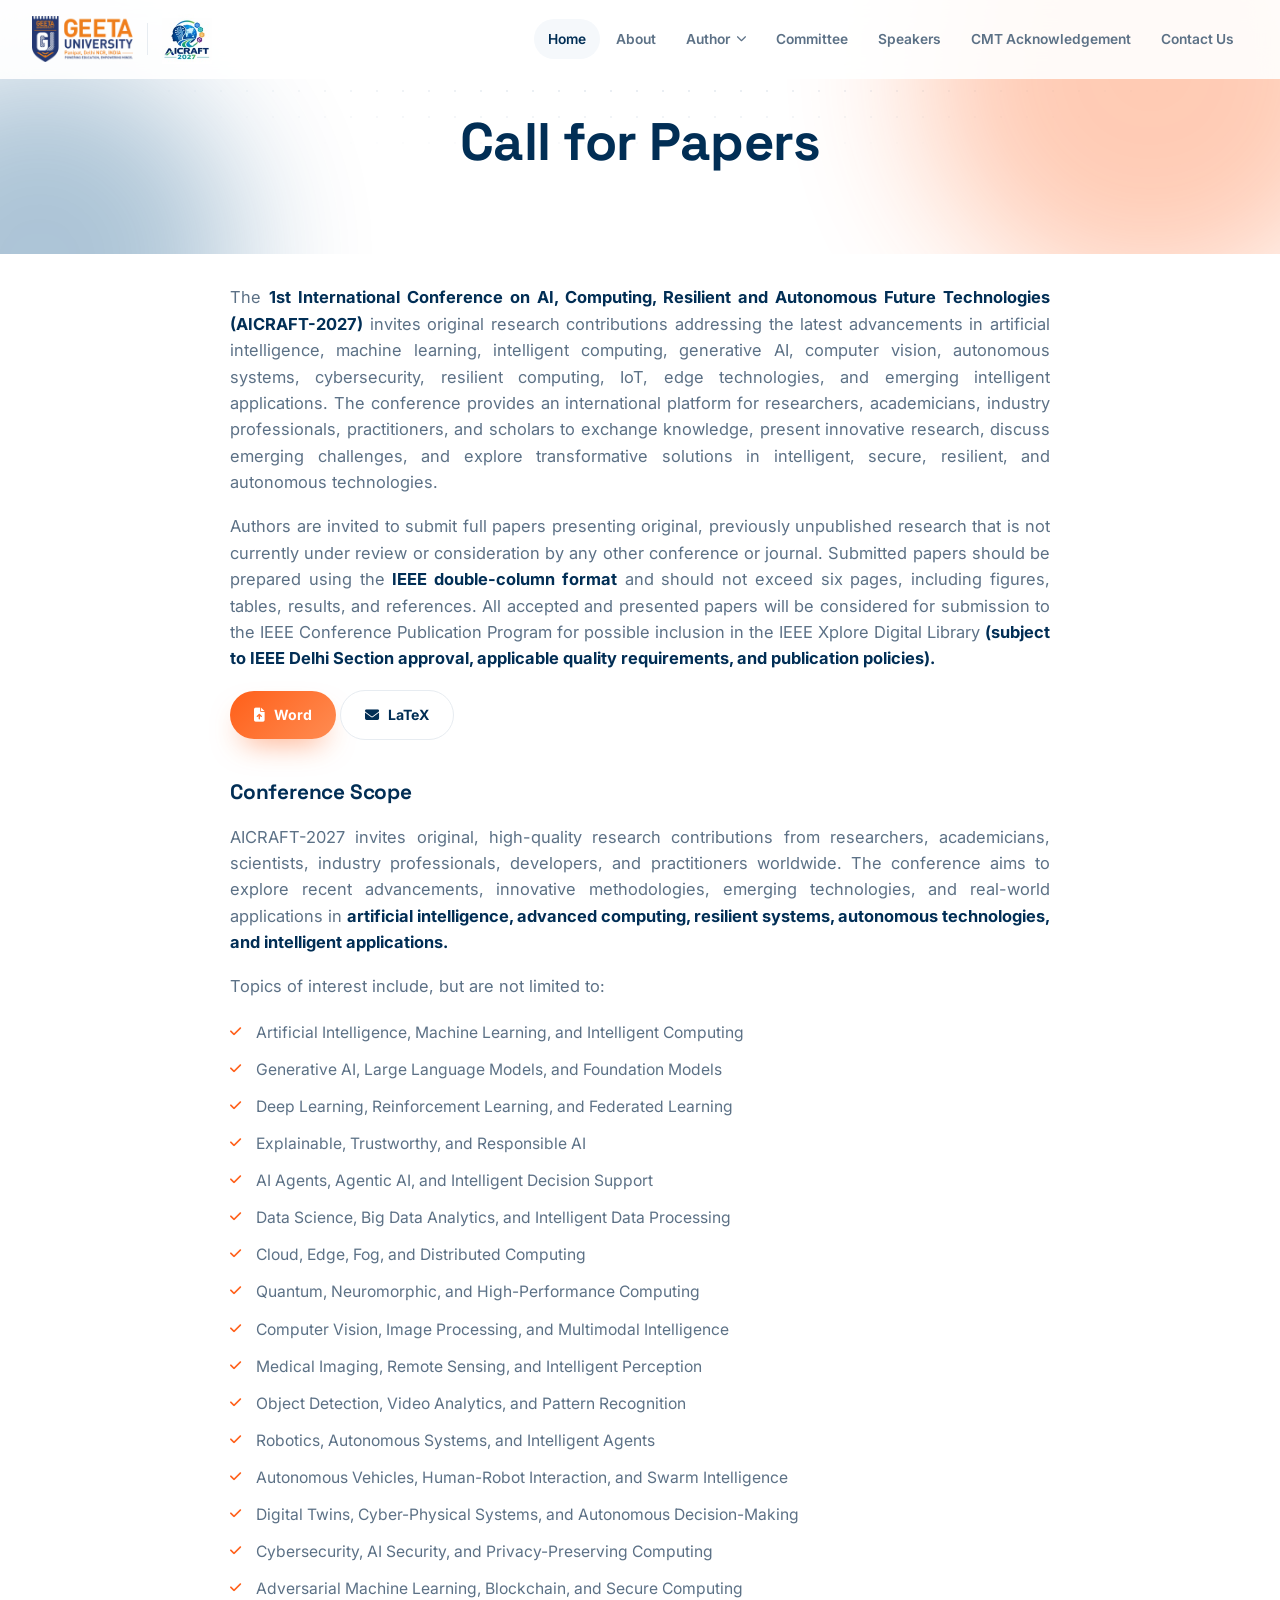
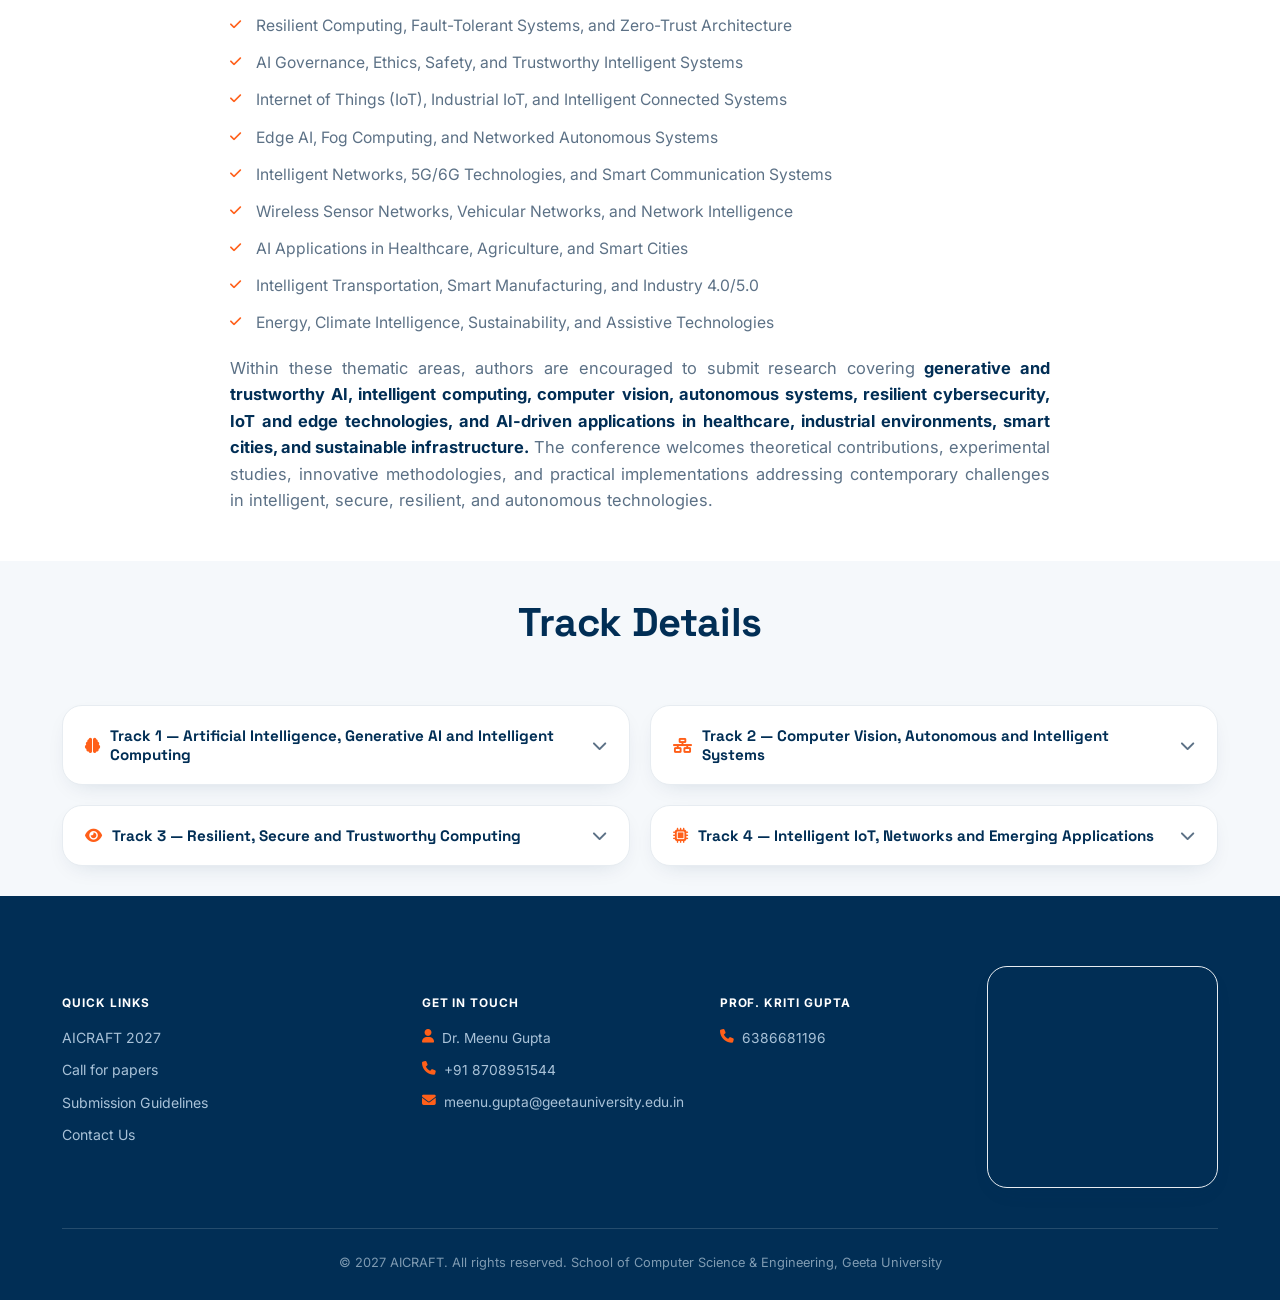
==== call-for-papers.html @ d3eb07c8 "first commit" ====
<!DOCTYPE html>
<html lang="en">

<head>
  <meta charset="UTF-8">
  <meta name="viewport" content="width=device-width, initial-scale=1.0">
  <title>Call for Papers — AICRAFT-2027</title>
  <link rel="icon"
    href="data:image/svg+xml,%3Csvg xmlns='http://www.w3.org/2000/svg' viewBox='0 0 100 100'%3E%3Crect width='100' height='100' rx='24' fill='%23012e55'/%3E%3Ccircle cx='50' cy='42' r='16' fill='%23ff5f19'/%3E%3Crect x='30' y='66' width='40' height='9' rx='4.5' fill='white'/%3E%3C/svg%3E">
  <link rel="preconnect" href="https://fonts.googleapis.com">
  <link rel="preconnect" href="https://fonts.gstatic.com" crossorigin>
  <link
    href="https://fonts.googleapis.com/css2?family=Space+Grotesk:wght@500;600;700&family=Inter:wght@400;500;600;700;800&display=swap"
    rel="stylesheet">
  <link rel="stylesheet" href="https://cdnjs.cloudflare.com/ajax/libs/font-awesome/6.5.1/css/all.min.css">
  <link rel="stylesheet" href="assets/css/styles.css">
</head>

<body>

  <nav class="nav" id="nav">
    <a href="index.html" class="brand">
      <img src="assets/img/geeta-university-logo.png" alt="Geeta University">
      <div class="brand-sep"></div>
      <img src="assets/img/aicraft-logo.jpeg" alt="AICRAFT-2027" style="height:50px;">
    </a>
    <ul class="nav-links" id="navLinks">
      <li><a href="index.html" class="active">Home</a></li>
      <li><a href="index.html#about">About</a></li>
      <li class="has-dropdown">
        <button class="nav-drop-btn">Author <i class="fa-solid fa-chevron-down"></i></button>
        <div class="dropdown-menu">
          <a href="call-for-papers.html"><i class="fa-solid fa-bullhorn"></i>Call for Papers</a>
          <a href="paper-submission-guidelines.html"><i class="fa-solid fa-file-arrow-up"></i>Paper Submission
            Guidelines</a>

          <a href="index.html#important-dates"><i class="fa-solid fa-calendar-days"></i>Proposed Date</a>
          <a href="camera_ready_submission.html"><i class="fa-solid fa-bullhorn"></i>Camera ready submission</a>
          <a href="index.html#registration-dates"><i class="fa-solid fa-user-check"></i>Registration Details</a>
        </div>
      </li>
      <li><a href="committee.html">Committee</a></li>
      <li><a href="index.html#speakers">Speakers</a></li>
      <li><a href="cmt-acknowledgement.html">CMT Acknowledgement</a></li>
      <li><a href="contact.html">Contact Us</a></li>
    </ul>
    <!-- MOBILE MENU OPEN BUTTON -->
    <button class="burger" id="burger" aria-label="Open menu">
      <i class="fa-solid fa-bars"></i>
    </button>
  </nav>

  <div class="mobile-menu" id="mobileMenu">
    <div class="mobile-menu-top">
      <div class="brand"><img src="assets/img/aicraft-logo.jpeg" alt="AICRAFT-2027" style="height:34px;"></div>
      <button class="burger" id="closeBurger"><i class="fa-solid fa-xmark"></i></button>
    </div>
    <a href="index.html">Home</a>
    <a href="index.html#about">About</a>
    <div class="mobile-drop">
      <a href="javascript:void(0)" class="mobile-toggle">Author <i
          class="fa-solid fa-chevron-down mobile-toggle-caret"></i></a>
      <div class="mobile-sub">
        <a href="call-for-papers.html">Call for Papers</a>
        <a href="paper-submission-guidelines.html">Paper Submission Guidelines</a>

        <a href="index.html#important-dates">Proposed Date</a>
        <a href="camera_ready_submission.html">Camera ready submission</a>
        <a href="index.html#registration-dates">Registration Details</a>
      </div>
    </div>
    <a href="committee.html">Committee</a>
    <a href="index.html#speakers">Speakers</a>
    <a href="cmt-acknowledgement.html">CMT Acknowledgement</a>
    <a href="contact.html">Contact Us</a>
  </div>

  <main>

    <section class="page-hero">
      <div class="dotgrid"></div>
      <div class="blob blob1"></div>
      <div class="blob blob2"></div>
      <div class="wrap">
        <h1 class="reveal">Call for Papers</h1>
      </div>
    </section>

    <section class="sect">
      <div class="wrap">
        <div class="prose reveal" style="max-width:820px;">
          <p>The <b>1st International Conference on AI, Computing, Resilient and Autonomous Future Technologies
              (AICRAFT-2027)</b> invites original research contributions addressing the latest advancements in
            artificial
            intelligence, machine learning, intelligent computing, generative AI, computer vision, autonomous systems,
            cybersecurity, resilient computing, IoT, edge technologies, and emerging intelligent applications. The
            conference provides an international platform for researchers, academicians, industry professionals,
            practitioners, and scholars to exchange knowledge, present innovative research, discuss emerging challenges,
            and explore transformative solutions in intelligent, secure, resilient, and autonomous technologies.</p>

          <p>
            Authors are invited to submit full papers presenting original, previously unpublished research that is not
            currently under review or consideration by any other conference or journal. Submitted papers should be
            prepared using the <b> IEEE double-column format</b> and should not exceed six pages, including figures,
            tables,
            results, and references. All accepted and presented papers will be considered for submission to the IEEE
            Conference Publication Program for possible inclusion in the IEEE Xplore Digital Library <b> (subject to
              IEEE Delhi Section
              approval, applicable quality requirements, and publication policies).</b></p>

          <div class="btns" style="display:flex-start; gap:14px; justify-content:center; flex-wrap:wrap;">
            <a class="btn btn-primary"
              href="https://attend.ieee.org/procomm-2024/wp-content/uploads/sites/580/2024/03/Full-Paper-template.docx"><i
                class="fa-solid fa-file-arrow-up"></i> Word</a>
            <a class="btn btn-ghost"
              href="https://www.overleaf.com/latex/templates/ieee-conference-template/grfzhhncsfqn"><i
                class="fa-solid fa-envelope"></i>LaTeX</a>
          </div>
          <!-- 
          <h3>Tracks &amp; Topics of Interest</h3>
          <div class="chip-row" style="justify-content:flex-start;">
            <span class="chip"><i class="fa-solid fa-brain"></i>Artificial Intelligence</span>
            <span class="chip"><i class="fa-solid fa-network-wired"></i>Intelligent Networked Systems, IoT & Edge
              Computing</span>
            <span class="chip"><i class="fa-solid fa-eye"></i>Machine Vision &amp; Smart Perception</span>
            <span class="chip"><i class="fa-solid fa-microchip"></i>Emerging Trends in Computer Technologies</span>
          </div> -->

          <h3>Conference Scope</h3>
          <p>AICRAFT-2027 invites original, high-quality research contributions from researchers, academicians,
            scientists, industry professionals, developers, and practitioners worldwide. The conference aims to explore
            recent advancements, innovative methodologies, emerging technologies, and real-world applications in
            <b>artificial intelligence, advanced computing, resilient systems, autonomous technologies, and intelligent
              applications.</b>
          </p>
          <p>Topics of interest include, but are not limited to:</p>
          <ul>
            <li>Artificial Intelligence, Machine Learning, and Intelligent Computing</li>
            <li>Generative AI, Large Language Models, and Foundation Models</li>
            <li>Deep Learning, Reinforcement Learning, and Federated Learning</li>
            <li>Explainable, Trustworthy, and Responsible AI</li>
            <li>AI Agents, Agentic AI, and Intelligent Decision Support</li>
            <li>Data Science, Big Data Analytics, and Intelligent Data Processing</li>
            <li>Cloud, Edge, Fog, and Distributed Computing</li>
            <li>Quantum, Neuromorphic, and High-Performance Computing</li>
            <li>Computer Vision, Image Processing, and Multimodal Intelligence</li>
            <li>Medical Imaging, Remote Sensing, and Intelligent Perception</li>
            <li>Object Detection, Video Analytics, and Pattern Recognition</li>
            <li>Robotics, Autonomous Systems, and Intelligent Agents</li>
            <li>Autonomous Vehicles, Human-Robot Interaction, and Swarm Intelligence</li>
            <li>Digital Twins, Cyber-Physical Systems, and Autonomous Decision-Making</li>
            <li>Cybersecurity, AI Security, and Privacy-Preserving Computing</li>
            <li>Adversarial Machine Learning, Blockchain, and Secure Computing</li>
            <li>Resilient Computing, Fault-Tolerant Systems, and Zero-Trust Architecture</li>
            <li>AI Governance, Ethics, Safety, and Trustworthy Intelligent Systems</li>
            <li>Internet of Things (IoT), Industrial IoT, and Intelligent Connected Systems</li>
            <li>Edge AI, Fog Computing, and Networked Autonomous Systems</li>
            <li>Intelligent Networks, 5G/6G Technologies, and Smart Communication Systems</li>
            <li>Wireless Sensor Networks, Vehicular Networks, and Network Intelligence</li>
            <li>AI Applications in Healthcare, Agriculture, and Smart Cities</li>
            <li>Intelligent Transportation, Smart Manufacturing, and Industry 4.0/5.0</li>
            <li>Energy, Climate Intelligence, Sustainability, and Assistive Technologies</li>
          </ul>
          <p>Within these thematic areas, authors are encouraged to submit research covering <b>generative and trustworthy
            AI, intelligent computing, computer vision, autonomous systems, resilient cybersecurity, IoT and edge
            technologies, and AI-driven applications in healthcare, industrial environments, smart cities, and
            sustainable infrastructure.</b> The conference welcomes theoretical contributions, experimental studies,
            innovative methodologies, and practical implementations addressing contemporary challenges in intelligent,
            secure, resilient, and autonomous technologies.</p>
        </div>
      </div>
    </section>
    <section class="sect bg">
      <div class="wrap">
        <div class="sect-head">
          <h2>Track Details</h2>
        </div>

        <div class="track-grid">

          <div class="track-item">
            <div class="track-head">
              <button type="button" aria-expanded="false">
                <span><i class="fa-solid fa-brain"></i> Track 1 — Artificial Intelligence, Generative AI and Intelligent
                  Computing</span>
                <i class="fa-solid fa-chevron-down chev"></i>
              </button>
            </div>
            <div class="track-body">
              <div class="track-body-inner">
                <ul>
                  <li>Artificial Intelligence and Machine Learning</li>
                  <li>Deep Learning and Reinforcement Learning</li>
                  <li>Generative AI and Large Language Models</li>
                  <li>Multimodal Foundation Models and AI Agents</li>
                  <li>Explainable, Trustworthy and Responsible AI</li>
                  <li>Retrieval-Augmented Generation and Prompt Engineering</li>
                  <li>AI-assisted Software Engineering</li>
                  <li>Data Science and Big Data Analytics</li>
                  <li>Cloud, Edge, Distributed and High-Performance Computing</li>
                  <li>Quantum, Neuromorphic and Cognitive Computing</li>
                  <li>Knowledge Representation and Intelligent Decision Support</li>
                </ul>
              </div>
            </div>
          </div>

          <div class="track-item">
            <div class="track-head">
              <button type="button" aria-expanded="false">
                <span><i class="fa-solid fa-network-wired"></i> Track 2 — Computer Vision, Autonomous and Intelligent
                  Systems</span>
                <i class="fa-solid fa-chevron-down chev"></i>
              </button>
            </div>
            <div class="track-body">
              <div class="track-body-inner">
                <ul>
                  <li>Computer Vision and Image Processing</li>
                  <li>Pattern Recognition and Image Segmentation</li>
                  <li>Object Detection and Video Analytics</li>
                  <li>3D Computer Vision and Multimodal Intelligence</li>
                  <li>Medical Image Analysis and Remote Sensing</li>
                  <li>Robotics and Intelligent Robots</li>
                  <li>Autonomous Vehicles and Autonomous Systems</li>
                  <li>Human-Robot Interaction and Human-AI Collaboration</li>
                  <li>Swarm Intelligence and Autonomous Decision-Making</li>
                  <li>Digital Twins and Cyber-Physical Systems</li>
                  <li>Intelligent Surveillance and Emerging Vision Applications</li>
                </ul>
              </div>
            </div>
          </div>

          <div class="track-item">
            <div class="track-head">
              <button type="button" aria-expanded="false">
                <span><i class="fa-solid fa-eye"></i> Track 3 — Resilient, Secure and Trustworthy Computing</span>
                <i class="fa-solid fa-chevron-down chev"></i>
              </button>
            </div>
            <div class="track-body">
              <div class="track-body-inner">
                <ul>
                  <li>Cybersecurity and AI for Cybersecurity</li>
                  <li>Adversarial Machine Learning</li>
                  <li>Privacy-Preserving and Secure Computing</li>
                  <li>Blockchain and Zero-Trust Architecture</li>
                  <li>Intrusion Detection and Digital Forensics</li>
                  <li>Secure IoT and Resilient Computing</li>
                  <li>Fault-Tolerant and Dependable Systems</li>
                  <li>AI Governance, Ethics and Safety</li>
                  <li>Trustworthy and Responsible Intelligent Systems</li>
                  <li>Security of Autonomous and Networked Systems</li>
                </ul>
              </div>
            </div>
          </div>

          <div class="track-item">
            <div class="track-head">
              <button type="button" aria-expanded="false">
                <span><i class="fa-solid fa-microchip"></i> Track 4 — Intelligent IoT, Networks and Emerging
                  Applications</span>
                <i class="fa-solid fa-chevron-down chev"></i>
              </button>
            </div>
            <div class="track-body">
              <div class="track-body-inner">
                <ul>
                  <li>Internet of Things and Industrial IoT</li>
                  <li>Edge AI and Fog Computing</li>
                  <li>Intelligent Networks and Network Intelligence</li>
                  <li>5G/6G and Smart Communication Systems</li>
                  <li>Wireless Sensor and Vehicular Networks</li>
                  <li>Networked Autonomous Systems</li>
                  <li>AI in Healthcare and Medical Imaging</li>
                  <li>AI in Education and Agriculture</li>
                  <li>Smart Cities and Smart Manufacturing</li>
                  <li>Industry 4.0/5.0 and Financial Intelligence</li>
                  <li>Energy, Climate and Sustainability</li>
                  <li>Intelligent Transportation and Assistive Technologies</li>
                </ul>
              </div>
            </div>
          </div>

        </div>
      </div>
    </section>

    <footer>
      <div class="wrap">
        <div class="foot-grid">
          <div class="fcol">
            <h6>Quick Links</h6>
            <a href="index.html#about">AICRAFT 2027</a>
            <a href="call-for-papers.html">Call for papers</a>
            <a href="paper-submission-guidelines.html">Submission Guidelines</a>
            <a href="contact.html">Contact Us</a>
          </div>
          <div class="fcol">
            <h6>Get In Touch</h6>
            <div class="contact-line"><i class="fa-solid fa-user"></i><span>Dr. Meenu Gupta</span></div>
            <div class="contact-line"><i class="fa-solid fa-phone"></i><span>+91 8708951544</span></div>
            <div class="contact-line"><i
                class="fa-solid fa-envelope"></i><span>meenu.gupta@geetauniversity.edu.in</span></div>
          </div>
          <div class="fcol">
            <h6>Prof. Kriti Gupta</h6>
            <div class="contact-line"><i class="fa-solid fa-phone"></i><span>6386681196</span></div>
          </div>
          <div class="fcol">
            <div class="map-frame-footer">
              <iframe src="https://www.google.com/maps?q=Geeta+University+Panipat&output=embed" loading="lazy"
                referrerpolicy="no-referrer-when-downgrade" title="Geeta University, Panipat location"></iframe>
            </div>
          </div>
        </div>
        <div class="fbar">
          <span>© 2027 AICRAFT. All rights reserved. School of Computer Science &amp; Engineering, Geeta
            University</span>
        </div>
      </div>
    </footer>

  </main>
  <script src="assets/js/mains.js"></script>

</body>

</html>
---- assets/css/styles.css ----
/* ========================================================
   AICRAFT-2027 — shared stylesheet
   ======================================================== */
:root {
  --white: #ffffff;
  --bg: #f5f8fb;
  --navy: #012e55;
  --navy2: #024a82;
  --orange: #ff5f19;
  --orange2: #ff8c52;
  --ink: #0b2438;
  --ink-soft: #5c7186;
  --line: #e7ecf1;
  --shadow-sm: 0 8px 24px -12px rgba(1, 46, 85, .18);
  --shadow-lg: 0 30px 70px -25px rgba(1, 46, 85, .28);
  --radius: 20px;
}

* {
  box-sizing: border-box;
}

html {
  scroll-behavior: smooth;
}

@media (prefers-reduced-motion:reduce) {
  html {
    scroll-behavior: auto;
  }

  * {
    animation: none !important;
    transition: none !important;
  }
}

body {
  margin: 0;
  background: var(--white);
  color: var(--ink);
  font-family: 'Inter', sans-serif;
  line-height: 1.6;
  -webkit-font-smoothing: antialiased;
  overflow-x: hidden;
}

h1,
h2,
h3,
h4 {
  font-family: 'Space Grotesk', sans-serif;
  margin: 0;
  color: var(--navy);
  font-weight: 700;
  letter-spacing: -.01em;
}

p {
  margin: 0;
  text-align: justify;
}

a {
  color: inherit;
  text-decoration: none;
}

img {
  max-width: 100%;
  display: block;
}

ul {
  margin: 0;
  padding: 0;
}

.wrap {
  max-width: 1220px;
  margin: 0 auto;
  padding: 0 32px;
}

.eyebrow {
  display: inline-flex;
  align-items: center;
  gap: 8px;
  font-size: .78rem;
  font-weight: 700;
  letter-spacing: .08em;
  text-transform: uppercase;
  color: var(--orange);
  margin-bottom: 16px;
}

.eyebrow::before {
  content: '';
  width: 8px;
  height: 8px;
  border-radius: 50%;
  background: var(--orange);
}

.reveal {
  opacity: 0;
  transform: translateY(28px);
  transition: opacity .7s ease, transform .7s ease;
}

.reveal.in {
  opacity: 1;
  transform: none;
}

/* ---------------- NAV (base — unchanged from your original) ---------------- */
.nav {
  position: fixed;
  top: 0;
  left: 0;
  right: 0;
  z-index: 1000;
  display: flex;
  align-items: center;
  justify-content: space-between;
  padding: 14px 32px;
  transition: background .3s ease, box-shadow .3s ease, padding .3s ease;
  background: rgba(255, 255, 255, .9);
  backdrop-filter: blur(14px);
  -webkit-backdrop-filter: blur(14px);
  border-bottom: 1px solid transparent;
}

.nav.scrolled {
  box-shadow: var(--shadow-sm);
  border-bottom-color: var(--line);
  padding: 10px 32px;
}

.brand {
  display: flex;
  align-items: center;
  gap: 14px;
  flex-shrink: 0;
}

.brand img {
  height: 46px;
  width: auto;
  object-fit: contain;
}

.brand-sep {
  width: 1px;
  height: 32px;
  background: var(--line);
}

.brand-text {
  display: flex;
  flex-direction: column;
  line-height: 1.15;
}

.brand-text b {
  font-family: 'Space Grotesk', sans-serif;
  font-weight: 700;
  font-size: 1rem;
  color: var(--navy);
}

.brand-text span {
  font-size: .68rem;
  color: var(--ink-soft);
  font-weight: 600;
  letter-spacing: .03em;
}

.nav-links {
  display: flex;
  align-items: center;
  gap: 2px;
  list-style: none;
  position: relative;
}

.nav-links>li {
  position: relative;
}

.nav-links a,
.nav-drop-btn {
  font-size: .86rem;
  font-weight: 600;
  color: var(--ink-soft);
  padding: 9px 14px;
  border-radius: 100px;
  transition: color .2s ease, background .2s ease;
  display: inline-flex;
  align-items: center;
  gap: 6px;
  background: none;
  border: none;
  cursor: pointer;
  font-family: 'Inter', sans-serif;
  white-space: nowrap;
}

.nav-links a:hover,
.nav-links a.active,
.nav-drop-btn:hover {
  color: var(--navy);
  background: var(--bg);
}

.nav-drop-btn i {
  font-size: .65rem;
  transition: transform .2s ease;
}

.has-dropdown.open .nav-drop-btn i {
  transform: rotate(180deg);
}

.has-dropdown.open .nav-drop-btn {
  color: var(--navy);
  background: var(--bg);
}

.dropdown-menu {
  position: absolute;
  top: calc(100% + 10px);
  left: 50%;
  transform: translateX(-50%) translateY(6px);
  background: var(--white);
  border: 1px solid var(--line);
  border-radius: 16px;
  box-shadow: var(--shadow-lg);
  min-width: 250px;
  padding: 8px;
  opacity: 0;
  visibility: hidden;
  transition: opacity .2s ease, transform .2s ease;
}

.has-dropdown.open .dropdown-menu {
  opacity: 1;
  visibility: visible;
  transform: translateX(-50%) translateY(0);
}

.dropdown-menu a {
  display: flex;
  align-items: center;
  gap: 10px;
  padding: 11px 14px;
  border-radius: 10px;
  font-size: .86rem;
  font-weight: 600;
  color: var(--ink);
  white-space: nowrap;
}

.dropdown-menu a:hover {
  background: var(--bg);
  color: var(--orange);
}

.dropdown-menu a i {
  color: var(--orange);
  width: 16px;
  font-size: .8rem;
}

.nav-cta {
  display: flex;
  align-items: center;
  gap: 12px;
}

.burger {
  display: none;
  width: 40px;
  height: 40px;
  border-radius: 10px;
  border: 1px solid var(--line);
  background: var(--white);
  align-items: center;
  justify-content: center;
  font-size: 1.1rem;
  color: var(--navy);
  cursor: pointer;
}

.btn {
  display: inline-flex;
  align-items: center;
  gap: 9px;
  font-weight: 700;
  font-size: .88rem;
  padding: 13px 24px;
  border-radius: 100px;
  border: none;
  cursor: pointer;
  transition: transform .2s ease, box-shadow .2s ease;
}

.btn-primary {
  background: linear-gradient(135deg, var(--orange), var(--orange2));
  color: #fff;
  box-shadow: 0 14px 30px -12px rgba(255, 95, 25, .6);
}

.btn-primary:hover {
  transform: translateY(-2px);
  box-shadow: 0 18px 36px -12px rgba(255, 95, 25, .7);
}

.btn-ghost {
  background: var(--white);
  color: var(--navy);
  border: 1.5px solid var(--line);
}

.btn-ghost:hover {
  border-color: var(--navy);
  transform: translateY(-2px);
}

.btn-sm {
  padding: 10px 18px;
  font-size: .82rem;
}

/* mobile menu */
.mobile-menu {
  position: fixed;
  inset: 0;
  background: var(--white);
  z-index: 1200;
  display: flex;
  flex-direction: column;
  padding: 24px 28px;
  transform: translateY(-110%);
  transition: transform .4s cubic-bezier(.6, 0, .3, 1);
  overflow-y: auto;
}

.mobile-menu.open {
  transform: translateY(0);
}

.mobile-menu-top {
  display: flex;
  justify-content: space-between;
  align-items: center;
  margin-bottom: 30px;
}

.mobile-menu a {
  font-family: 'Space Grotesk', sans-serif;
  font-size: 1.25rem;
  font-weight: 600;
  color: var(--navy);
  padding: 13px 0;
  border-bottom: 1px solid var(--line);
  display: flex;
  align-items: center;
  justify-content: space-between;
}

.mobile-sub {
  padding-left: 16px;
  display: none;
}

.mobile-sub.open {
  display: block;
}

.mobile-sub a {
  font-size: 1rem;
  font-weight: 500;
  color: var(--ink-soft);
  border-bottom: 1px dashed var(--line);
}

.mobile-toggle-caret {
  transition: transform .2s ease;
}

.mobile-drop.open .mobile-toggle-caret {
  transform: rotate(180deg);
}

/* ---------------- RESPONSIVE (new) ---------------- */

/* Large tablet / small laptop: tighten link spacing, drop tagline */
@media (max-width: 1200px) {

  .nav-links a,
  .nav-drop-btn {
    padding: 9px 10px;
    font-size: .82rem;
  }

  .brand-text span {
    display: none;
  }

  .nav-cta .btn-sm {
    padding: 10px 16px;
    font-size: .8rem;
  }
}

/* Tablet / mobile breakpoint: switch to burger menu */
@media (max-width: 992px) {

  .nav-links,
  .nav-cta .btn-primary {
    display: none;
  }

  .burger {
    display: flex;
  }

  .nav {
    padding: 12px 20px;
  }

  .brand img {
    height: 38px;
  }

  .brand-sep {
    height: 26px;
  }
}

/* Small phones: shrink brand further, tighten mobile menu spacing */
@media (max-width: 480px) {
  .brand {
    gap: 8px;
  }

  .brand img {
    height: 30px;
  }

  .brand-sep {
    height: 22px;
  }

  .brand-text b {
    font-size: .78rem;
  }

  .nav {
    padding: 10px 14px;
  }

  .mobile-menu {
    padding: 20px 18px;
  }

  .mobile-menu a {
    font-size: 1.05rem;
    padding: 12px 0;
  }

  .mobile-menu-top img {
    height: 28px;
  }
}

/* Very small phones (older/small devices) */
@media (max-width: 360px) {
  .brand-text {
    display: none;
  }

  .brand-sep {
    display: none;
  }
}

/* ---------------- generic page hero (inner pages) ---------------- */
.page-hero {
  position: relative;
  padding: 50px 0 70px;
  overflow: hidden;
  text-align: center;
}

.blob {
  position: absolute;
  border-radius: 50%;
  filter: blur(70px);
  opacity: .32;
  z-index: 0;
  animation: drift 18s ease-in-out infinite;
}

.blob1 {
  width: 460px;
  height: 460px;
  background: var(--orange);
  top: -160px;
  right: -100px;
}

.blob2 {
  width: 400px;
  height: 400px;
  background: var(--navy2);
  top: 60px;
  left: -160px;
  animation-delay: -6s;
}

@keyframes drift {

  0%,
  100% {
    transform: translate(0, 0) scale(1);
  }

  50% {
    transform: translate(30px, -30px) scale(1.08);
  }
}

.dotgrid {
  position: absolute;
  inset: 0;
  z-index: 0;
  background-image: radial-gradient(var(--line) 1.4px, transparent 1.4px);
  background-size: 26px 26px;
  mask-image: radial-gradient(ellipse 60% 60% at 50% 20%, black 20%, transparent 75%);
  -webkit-mask-image: radial-gradient(ellipse 60% 60% at 50% 20%, black 20%, transparent 75%);
}

.page-hero .wrap {
  margin-top: 50px;
  position: relative;
  z-index: 1;
}

.page-hero h1 {
  font-size: clamp(2.1rem, 4.6vw, 3.3rem);
}

.page-hero p {
  max-width: 60ch;
  margin: 18px auto 0;
  color: var(--ink-soft);
  font-size: 1.05rem;
}

.crumb {
  display: flex;
  justify-content: center;
  gap: 8px;
  font-size: .8rem;
  color: var(--ink-soft);
  margin-bottom: 18px;
  font-weight: 600;
}

.crumb a {
  color: var(--orange);
}

/* ---------------- home hero: two-column grid layout ---------------- */
.home-hero {
  text-align: left;
}

.home-hero .hero-grid {
  display: grid;
  grid-template-columns: 1.3fr 1fr;
  gap: 48px;
  align-items: center;
}

.hero-col {
  min-width: 0;
  /* prevents grid blowout from long text/pills */
}

.hero-text .hero-badges {
  display: flex;
  flex-wrap: wrap;
  gap: 10px;
  margin-bottom: 22px;
}

.hero-text .pill {
  font-size: .78rem;
  font-weight: 600;
  color: var(--navy);
  background: var(--white);
  border: 1px solid var(--line);
  padding: 8px 15px;
  border-radius: 100px;
  display: inline-flex;
  align-items: center;
  gap: 8px;
}

.hero-text .pill i {
  color: var(--orange);
}

.hero-text h1 {
  margin-bottom: 18px;
}

.hero-text h1 span {
  color: var(--orange);
}

.hero-text .lead {
  color: var(--ink-soft);
  font-size: 1.05rem;
  max-width: 62ch;
  margin-bottom: 28px;
}

.hero-text .btn-row {
  justify-content: flex-start;
  margin-top: 0;
}

/* right column: facts turned into a stacked card */
.hero-facts-card {
  font-size: large;
  display: flex;
  flex-direction: column;
  gap: 2px;
  background: var(--white);
  border: 1px solid var(--line);
  box-shadow: var(--shadow-lg);
}

.hero-facts-card .fact {
  display: flex;
  align-items: center;
  gap: 10px;
  padding: 10px 8px;
}

.hero-facts-card .factM {
  display: flex;
  align-items: left;
  flex-direction: column;
  gap: 10px;
  padding: 10px 8px;
  border-bottom: 1px solid var(--line);
}

.hero-facts-card .fact:last-child {
  border-bottom: none;
}

.hero-facts-card .fact i {
  width: 40px;
  height: 40px;
  flex-shrink: 0;
  display: flex;
  align-items: center;
  justify-content: center;
  border-radius: 12px;
  background: var(--bg);
  color: var(--orange);
  font-size: 1rem;
}

.hero-facts-card .fact .lbl {
  display: block;
  font-size: .72rem;
  font-weight: 600;
  color: var(--ink-soft);
  letter-spacing: .02em;
}

.hero-facts-card .fact .val {
  display: block;
  font-family: 'Space Grotesk', sans-serif;
  font-size: .95rem;
  font-weight: 700;
  color: var(--navy);
  line-height: 1.3;
}

/* ---------------- section basics ---------------- */
.sect {
  padding: 30px 0;
}

.sect.bg {
  background: var(--bg);
}

.sect.tight {
  padding: 60px 0;
}

.sect-head {
  text-align: center;
  max-width: 680px;
  margin: 0 auto 50px;
}

.sect-head h2 {
  font-size: clamp(1.8rem, 3.4vw, 2.5rem);
}

.sect-head p {
  color: var(--ink-soft);
  margin-top: 14px;
  font-size: 1.03rem;
}

.prose {
  max-width: 850px;
  margin: 0 auto;
}

.prose p {
  color: var(--ink-soft);
  font-size: 1.03rem;
  margin-bottom: 18px;
}

.prose p b {
  color: var(--navy);
}

.prose h3 {
  font-size: 1.3rem;
  margin: 36px 0 14px;
}

.prose ul {
  list-style: none;
  display: flex;
  flex-direction: column;
  gap: 12px;
  margin: 20px 0;
}

.prose ul li {
  font-size: .98rem;
  color: var(--ink-soft);
  padding-left: 26px;
  position: relative;
}

.prose ul li::before {
  content: '\f00c';
  font-family: 'Font Awesome 6 Free';
  font-weight: 900;
  position: absolute;
  left: 0;
  top: 2px;
  color: var(--orange);
  font-size: .8rem;
}

/* ---------------- cards, chips, stat blocks (reused across pages) ---------------- */
.chip-row {
  display: flex;
  flex-wrap: wrap;
  gap: 10px;
  margin: 20px 0;
}

.chip {
  font-size: .82rem;
  font-weight: 600;
  color: var(--navy);
  background: var(--white);
  border: 1px solid var(--line);
  padding: 9px 16px;
  border-radius: 100px;
  display: inline-flex;
  align-items: center;
  gap: 8px;
}

.chip i {
  color: var(--orange);
}

.info-card {
  background: var(--white);
  border: 1px solid var(--line);
  border-radius: var(--radius);
  padding: 28px;
  box-shadow: var(--shadow-sm);
}

.two-col {
  display: grid;
  grid-template-columns: 1fr 1fr;
  gap: 26px;
}

.stat-card {
  background: linear-gradient(135deg, var(--navy), var(--navy2));
  color: #fff;
  border-radius: var(--radius);
  padding: 26px 28px;
  box-shadow: var(--shadow-sm);
}

.stat-card .n {
  font-family: 'Space Grotesk', sans-serif;
  font-size: 1.9rem;
  font-weight: 700;
}

.stat-card .l {
  font-size: .82rem;
  color: #c9dcee;
  margin-top: 4px;
}

.stat-card.orange {
  background: linear-gradient(135deg, var(--orange), var(--orange2));
}

.stat-card.orange .l {
  color: #ffe6d6;
}

/* ---------------- buttons row ---------------- */
.btn-row {
  display: flex;
  gap: 14px;
  justify-content: center;
  flex-wrap: wrap;
  margin-top: 8px;
}

/* ---------------- speakers ---------------- */
.fig-grid {
  display: grid;
  grid-template-columns: repeat(3, 1fr);
  gap: 24px;
}

.fig-card {
  border-radius: var(--radius);
  overflow: hidden;
  border: 1px solid var(--line);
  background: var(--white);
  transition: transform .25s ease, box-shadow .25s ease;
}

.fig-card:hover {
  transform: translateY(-6px);
  box-shadow: var(--shadow-lg);
}

.fig-photo {
  aspect-ratio: 4/3;
  overflow: hidden;
  background: linear-gradient(135deg, var(--navy), var(--navy2));
}

.fig-photo img {
  width: 100%;
  height: 100%;
  object-fit: cover;
}

.fig-cap {
  padding: 18px 20px;
}

.fig-cap h4 {
  font-size: 1.05rem;
  margin-bottom: 8px;
}

.fig-cap p {
  font-size: .86rem;
  color: var(--ink-soft);
  line-height: 1.5;
}

/* ---------------- committee tabs / tables ---------------- */
.seg-wrap {
  display: flex;
  justify-content: center;
}

.seg {
  display: inline-flex;
  background: var(--white);
  border: 1px solid var(--line);
  border-radius: 100px;
  padding: 5px;
  margin: 0 auto 46px;
  flex-wrap: wrap;
  justify-content: center;
  gap: 2px;
}

.seg button {
  border: none;
  background: none;
  padding: 11px 18px;
  border-radius: 100px;
  font-weight: 600;
  font-size: .84rem;
  color: var(--ink-soft);
  cursor: pointer;
  transition: all .25s ease;
  white-space: nowrap;
  font-family: 'Inter', sans-serif;
}

.seg button.active {
  background: var(--navy);
  color: #fff;
}

.cpanel {
  display: none;
}

.cpanel.active {
  display: block;
  animation: fadein .4s ease;
}

@keyframes fadein {
  from {
    opacity: 0;
    transform: translateY(10px);
  }

  to {
    opacity: 1;
    transform: none;
  }
}

.role-groups {
  display: flex;
  flex-direction: column;
  gap: 14px;
}

.role-block {
  background: var(--white);
  border: 1px solid var(--line);
  border-radius: var(--radius);
  padding: 26px 28px;
}

.role-block h5 {
  font-family: 'Space Grotesk', sans-serif;
  color: var(--orange);
  font-size: .76rem;
  text-transform: uppercase;
  letter-spacing: .08em;
  margin-bottom: 16px;
}

.role-people {
  display: grid;
  grid-template-columns: repeat(2, 1fr);
  gap: 6px 30px;
}

.person-row {
  display: flex;
  gap: 12px;
  align-items: flex-start;
  padding: 10px 0;
  border-bottom: 1px solid var(--line);
}

.role-people .person-row:nth-last-child(-n+2) {
  border-bottom: none;
}

.avatar {
  width: 36px;
  height: 36px;
  border-radius: 50%;
  background: linear-gradient(135deg, var(--navy), var(--navy2));
  color: #fff;
  display: flex;
  align-items: center;
  justify-content: center;
  font-size: .68rem;
  font-weight: 700;
  flex-shrink: 0;
}

.person-row .name {
  font-weight: 700;
  font-size: .9rem;
  color: var(--navy);
  display: block;
}

.person-row .role {
  font-size: .78rem;
  color: var(--ink-soft);
}

.list-search {
  position: relative;
  max-width: 440px;
  margin: 0 auto 28px;
}

.list-search input {
  width: 100%;
  padding: 13px 18px 13px 44px;
  border-radius: 100px;
  border: 1.5px solid var(--line);
  font-size: .92rem;
  font-family: 'Inter', sans-serif;
  outline: none;
  transition: border-color .2s ease;
}

.list-search input:focus {
  border-color: var(--orange);
}

.list-search i {
  position: absolute;
  left: 18px;
  top: 50%;
  transform: translateY(-50%);
  color: var(--ink-soft);
}

.num-list {
  max-height: 640px;
  overflow-y: auto;
  border: 1px solid var(--line);
  border-radius: var(--radius);
  padding: 8px;
}

.num-list::-webkit-scrollbar {
  width: 6px;
}

.num-list::-webkit-scrollbar-thumb {
  background: var(--line);
  border-radius: 4px;
}

.num-cols {
  columns: 2;
  column-gap: 0;
}

@media(max-width:760px) {
  .num-cols {
    columns: 1;
  }
}

.num-item {
  font-size: .86rem;
  color: var(--ink-soft);
  padding: 11px 16px;
  border-radius: 10px;
  break-inside: avoid;
  display: flex;
  gap: 10px;
  transition: background .15s ease;
}

.num-item .idx {
  font-family: 'Space Grotesk', sans-serif;
  color: var(--orange);
  font-weight: 700;
  font-size: .78rem;
  flex-shrink: 0;
  width: 26px;
}

.num-item:hover {
  background: var(--bg);
}

.num-item b {
  color: var(--navy);
  font-weight: 600;
}

.num-item.hide {
  display: none;
}

.list-count {
  text-align: center;
  font-size: .82rem;
  color: var(--ink-soft);
  margin-bottom: 16px;
  font-weight: 600;
}

/* ---------------- CTA band ---------------- */
.cta {
  position: relative;
  overflow: hidden;
  border-radius: 32px;
  margin: 0 32px;
  background: linear-gradient(135deg, var(--navy) 0%, var(--navy2) 55%, var(--orange) 150%);
  padding: 70px 40px;
  text-align: center;
  color: #fff;
}

.cta::before {
  content: '';
  position: absolute;
  inset: 0;
  background: radial-gradient(circle at 80% 20%, rgba(255, 255, 255, .15), transparent 55%);
}

.cta>* {
  position: relative;
  z-index: 1;
}

.cta h2 {
  color: #fff;
  font-size: clamp(1.7rem, 3.4vw, 2.4rem);
}

.cta p {
  max-width: 52ch;
  margin: 14px auto 30px;
  color: #dbe8f2;
}

.cta .btn-primary {
  background: #fff;
  color: var(--orange);
  box-shadow: 0 14px 30px -10px rgba(0, 0, 0, .35);
}

.cta .btn-ghost {
  background: transparent;
  color: #fff;
  border-color: rgba(255, 255, 255, .4);
}

.cta .btn-ghost:hover {
  background: rgba(255, 255, 255, .12);
  border-color: #fff;
}

/* ---------------- contact page ---------------- */
.contact-grid {
  display: grid;
  grid-template-columns: 1fr 1.1fr;
  gap: 32px;
  align-items: start;
}

.contact-card {
  display: flex;
  gap: 16px;
  padding: 22px;
  border: 1px solid var(--line);
  border-radius: 18px;
  margin-bottom: 14px;
  background: var(--white);
}

.contact-card .ic {
  width: 46px;
  height: 46px;
  border-radius: 13px;
  background: var(--bg);
  color: var(--orange);
  display: flex;
  align-items: center;
  justify-content: center;
  font-size: 1.1rem;
  flex-shrink: 0;
}

.contact-card h4 {
  font-size: 1rem;
  margin-bottom: 4px;
}

.contact-card p {
  font-size: .88rem;
  color: var(--ink-soft);
}

.map-frame {
  border: 1px solid var(--line);
  border-radius: var(--radius);
  overflow: hidden;
  box-shadow: var(--shadow-sm);
  height: 100%;
  min-height: 380px;
}

.map-frame iframe {
  width: 100%;
  height: 100%;
  min-height: 380px;
  border: 0;
  display: block;
}

.map-frame-footer {
  border: 1px solid var(--line);
  border-radius: var(--radius);
  overflow: hidden;
  box-shadow: var(--shadow-sm);
  height: 100%;
  min-height: 220px;
}

.map-frame-footer iframe {
  width: 100%;
  height: 100%;
  min-height: 220px;
  border: 0;
  display: block;
}



.form-card {
  background: var(--white);
  border: 1px solid var(--line);
  border-radius: var(--radius);
  padding: 32px;
  box-shadow: var(--shadow-sm);
}

.form-row {
  margin-bottom: 16px;
}

.form-row label {
  display: block;
  font-size: .8rem;
  font-weight: 700;
  color: var(--navy);
  margin-bottom: 6px;
}

.form-row input,
.form-row textarea {
  width: 100%;
  padding: 12px 14px;
  border: 1.5px solid var(--line);
  border-radius: 10px;
  font-family: 'Inter', sans-serif;
  font-size: .92rem;
  outline: none;
}

.form-row input:focus,
.form-row textarea:focus {
  border-color: var(--orange);
}

/* ---------------- CMT acknowledgement box ---------------- */
.ack-box {
  background: var(--white);
  border: 1px solid var(--line);
  border-left: 4px solid var(--orange);
  border-radius: 16px;
  padding: 32px 34px;
  box-shadow: var(--shadow-sm);
}

.ack-box p {
  color: var(--ink-soft);
  font-size: 1.02rem;
  line-height: 1.75;
}

.cmt-logo-row {
  display: flex;
  align-items: center;
  gap: 18px;
  margin-bottom: 26px;
}

.cmt-badge {
  width: 56px;
  height: 56px;
  border-radius: 14px;
  background: var(--bg);
  color: var(--orange);
  display: flex;
  align-items: center;
  justify-content: center;
  font-size: 1.4rem;
  flex-shrink: 0;
}

/* ---------------- footer ---------------- */
footer {
  background: var(--navy);
  color: #c9dcee;
  padding: 70px 0 26px;
  
}

.foot-grid {
  display: grid;
  grid-template-columns: 1.4fr 1fr 1fr 1fr;
  gap: 36px;
  padding-bottom: 40px;
  border-bottom: 1px solid rgba(255, 255, 255, .14);
}

.foot-brand {
  display: flex;
  align-items: center;
  gap: 12px;
  margin-bottom: 14px;
}

.foot-brand img {
  height: 40px;
  background: #fff;
  border-radius: 8px;
  padding: 4px;
}

footer h4 {
  color: #fff;
  font-size: 1.15rem;
}

footer p {
  color: #a9c2d8;
  font-size: .9rem;
}

.fcol h6 {
  font-size: .74rem;
  text-transform: uppercase;
  letter-spacing: .08em;
  color: #fff;
  margin-bottom: 14px;
}

.fcol a {
  display: block;
  font-size: .88rem;
  color: #a9c2d8;
  margin-bottom: 10px;
  transition: color .2s ease;
}

.fcol a:hover {
  color: var(--orange);
}

.fcol .contact-line {
  display: flex;
  gap: 8px;
  align-items: flex-start;
  font-size: .86rem;
  color: #a9c2d8;
  margin-bottom: 10px;
}

.fcol .contact-line i {
  color: var(--orange);
  margin-top: 3px;
}

.fbar {
  display: flex;
  justify-content: center;
  flex-wrap: wrap;
  gap: 10px;
  padding-top: 24px;
  font-size: .8rem;
  color: #7f9bb2;
}

/* ---------------- responsive ---------------- */
@media(max-width:980px) {

  .nav-links,
  .nav-cta .btn-ghost {
    display: none;
  }

  .burger {
    display: flex;
  }

  .home-hero .hero-grid {
    grid-template-columns: 1fr;
    gap: 32px;
  }

  .home-hero .hero-facts-card {
    order: 2;
  }

  .home-hero {
    text-align: center;
  }

  .hero-text .hero-badges,
  .hero-text .btn-row {
    justify-content: center;
  }

  .hero-text .lead {
    margin-left: auto;
    margin-right: auto;
  }

  .two-col {
    grid-template-columns: 1fr;
  }

  .fig-grid {
    grid-template-columns: repeat(2, 1fr);
  }

  .role-people {
    grid-template-columns: 1fr;
  }

  .contact-grid {
    grid-template-columns: 1fr;
  }

  .foot-grid {
    grid-template-columns: 1fr 1fr;
  }

  .brand-text {
    display: none;
  }
}

@media(max-width:560px) {
  .wrap {
    padding: 0 20px;
  }

  .sect {
    padding: 64px 0;
  }

  .page-hero {
    padding: 130px 0 50px;
  }

  .fig-grid {
    grid-template-columns: 1fr;
  }

  .foot-grid {
    grid-template-columns: 1fr;
  }

  .cta {
    margin: 0 16px;
    padding: 54px 24px;
  }

  .num-cols {
    columns: 1;
  }
}

/* ---------------- track grid (accordion) ---------------- */
.track-grid {
  display: grid;
  grid-template-columns: 1fr 1fr;
  gap: 20px;
  margin-top: 8px;
  align-items: start;
}

.track-item {
  background: var(--white);
  border: 1px solid var(--line);
  border-radius: var(--radius);
  overflow: hidden;
  box-shadow: var(--shadow-sm);
}

.track-head button {
  width: 100%;
  text-align: left;
  background: none;
  border: none;
  cursor: pointer;
  padding: 20px 22px;
  display: flex;
  align-items: center;
  justify-content: space-between;
  gap: 14px;
  font-family: 'Space Grotesk', sans-serif;
  font-weight: 700;
  font-size: .95rem;
  color: var(--navy);
}

.track-head button span {
  display: flex;
  align-items: center;
  gap: 10px;
}

.track-head button span i:first-child {
  color: var(--orange);
  font-size: .95rem;
  flex-shrink: 0;
}

.track-head .chev {
  flex-shrink: 0;
  transition: transform .25s ease;
  color: var(--ink-soft);
}

.track-item.open .chev {
  transform: rotate(180deg);
  color: var(--orange);
}

.track-body {
  max-height: 0;
  overflow: hidden;
  transition: max-height .3s ease;
}

.track-item.open .track-body {
  max-height: 1200px; /* generous cap so long lists aren't clipped */
}

.track-body-inner {
  padding: 0 22px 22px;
}

.track-body-inner ul {
  list-style: none;
  display: flex;
  flex-direction: column;
  gap: 10px;
}

.track-body-inner ul li {
  font-size: .89rem;
  color: var(--ink-soft);
  padding-left: 24px;
  position: relative;
}

.track-body-inner ul li::before {
  content: '\f00c';
  font-family: 'Font Awesome 6 Free';
  font-weight: 900;
  position: absolute;
  left: 0;
  top: 2px;
  color: var(--orange);
  font-size: .75rem;
}

@media (max-width: 760px) {
  .track-grid {
    grid-template-columns: 1fr;
  }
}

/* ---------------- registration & dates tables ---------------- */
.reg-dates-stack {
  display: flex;
  flex-direction: column;
  gap: 60px;
}

.reg-block {
  width: 100%;
}

.reg-table-scroll {
  width: 100%;
  overflow-x: auto;
  -webkit-overflow-scrolling: touch;
  border: 1px solid var(--line);
  border-radius: var(--radius);
  box-shadow: var(--shadow-sm);
}

.reg-table,
.dates-table {
  width: 100%;
  min-width: 640px;
  border-collapse: collapse;
  font-size: .84rem;
}

.dates-table {
  min-width: 480px;
}

.reg-table th,
.reg-table td,
.dates-table th,
.dates-table td {
  padding: 13px 16px;
  text-align: center;
  white-space: nowrap;
}

.dates-table th,
.dates-table td {
  text-align: left;
  white-space: normal;
}

.reg-table thead th,
.dates-table thead th {
  background: var(--navy);
  color: #fff;
  font-family: 'Space Grotesk', sans-serif;
  font-weight: 700;
  font-size: .78rem;
  letter-spacing: .02em;
}

.reg-table thead tr:first-child th {
  border-bottom: 1px solid rgba(255, 255, 255, .18);
}

.reg-table tbody th {
  background: var(--navy);
  color: #fff;
  font-family: 'Space Grotesk', sans-serif;
  font-weight: 700;
  font-size: .8rem;
  text-align: left;
  white-space: normal;
  min-width: 150px;
}

.reg-table tbody td {
  color: var(--ink-soft);
  border-bottom: 1px solid var(--line);
}

.reg-table tbody tr:nth-child(even) td {
  background: var(--bg);
}

.dates-table tbody td {
  color: var(--ink-soft);
  border-bottom: 1px solid var(--line);
}

.dates-table tbody td:first-child {
  font-weight: 600;
  color: var(--navy);
}

.dates-table tbody tr:nth-child(even) td {
  background: var(--bg);
}

.reg-table tbody tr:last-child td,
.dates-table tbody tr:last-child td {
  border-bottom: none;
}

.reg-note {
  font-size: .88rem;
  color: var(--ink-soft);
  margin-top: 14px;
  text-align: left;
}

@media (max-width: 560px) {
  .reg-dates-stack {
    gap: 44px;
  }
}
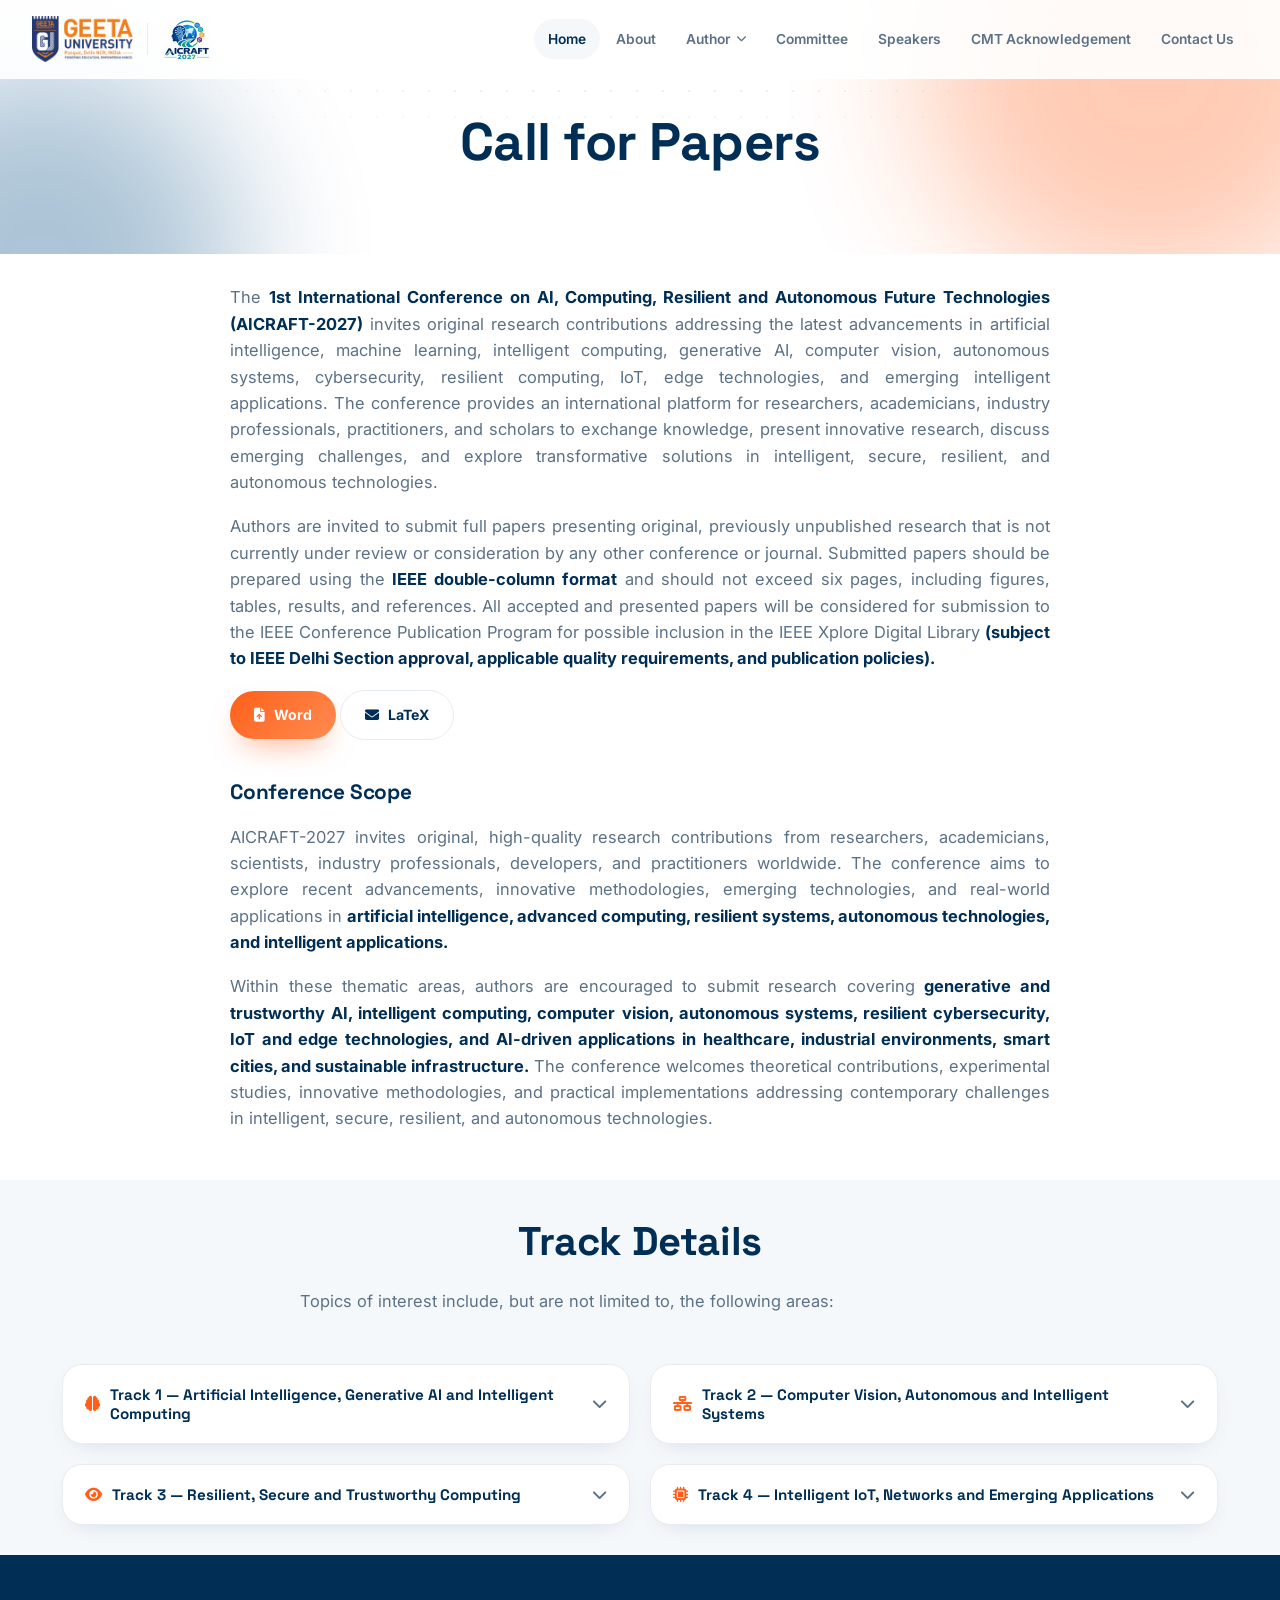
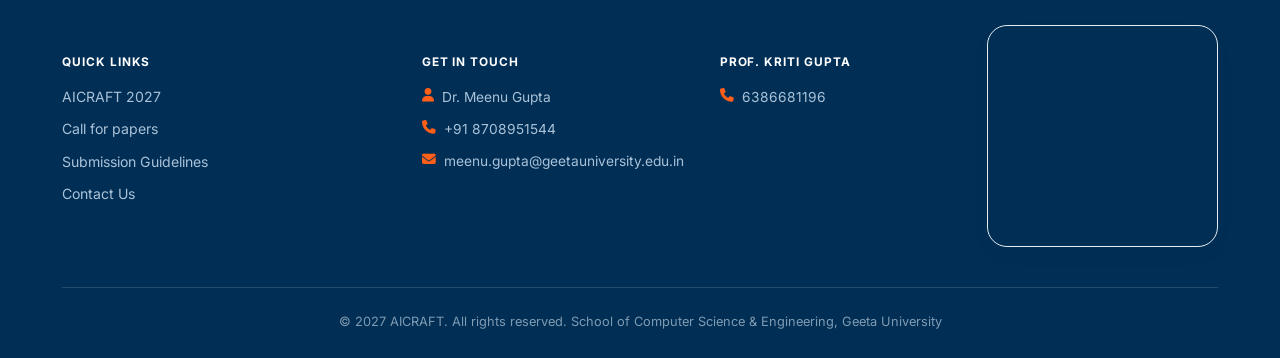
==== commit 10ba9c0c: "Update "Proposed Date" to "Proposed Dates" across multiple HTML files for consistency" ====
--- a/call-for-papers.html
+++ b/call-for-papers.html
@@ -34,7 +34,7 @@
           <a href="paper-submission-guidelines.html"><i class="fa-solid fa-file-arrow-up"></i>Paper Submission
             Guidelines</a>
 
-          <a href="index.html#important-dates"><i class="fa-solid fa-calendar-days"></i>Proposed Date</a>
+          <a href="index.html#important-dates"><i class="fa-solid fa-calendar-days"></i>Proposed Dates</a>
           <a href="camera_ready_submission.html"><i class="fa-solid fa-bullhorn"></i>Camera ready submission</a>
           <a href="index.html#registration-dates"><i class="fa-solid fa-user-check"></i>Registration Details</a>
         </div>
@@ -64,7 +64,7 @@
         <a href="call-for-papers.html">Call for Papers</a>
         <a href="paper-submission-guidelines.html">Paper Submission Guidelines</a>
 
-        <a href="index.html#important-dates">Proposed Date</a>
+        <a href="index.html#important-dates">Proposed Dates</a>
         <a href="camera_ready_submission.html">Camera ready submission</a>
         <a href="index.html#registration-dates">Registration Details</a>
       </div>
@@ -133,7 +133,7 @@
             <b>artificial intelligence, advanced computing, resilient systems, autonomous technologies, and intelligent
               applications.</b>
           </p>
-          <p>Topics of interest include, but are not limited to:</p>
+          <!-- <p>Topics of interest include, but are not limited to:</p>
           <ul>
             <li>Artificial Intelligence, Machine Learning, and Intelligent Computing</li>
             <li>Generative AI, Large Language Models, and Foundation Models</li>
@@ -160,7 +160,7 @@
             <li>AI Applications in Healthcare, Agriculture, and Smart Cities</li>
             <li>Intelligent Transportation, Smart Manufacturing, and Industry 4.0/5.0</li>
             <li>Energy, Climate Intelligence, Sustainability, and Assistive Technologies</li>
-          </ul>
+          </ul> -->
           <p>Within these thematic areas, authors are encouraged to submit research covering <b>generative and trustworthy
             AI, intelligent computing, computer vision, autonomous systems, resilient cybersecurity, IoT and edge
             technologies, and AI-driven applications in healthcare, industrial environments, smart cities, and
@@ -174,6 +174,7 @@
       <div class="wrap">
         <div class="sect-head">
           <h2>Track Details</h2>
+           <p style="justify-self: center;">Topics of interest include, but are not limited to, the following areas:</p>
         </div>
 
         <div class="track-grid">
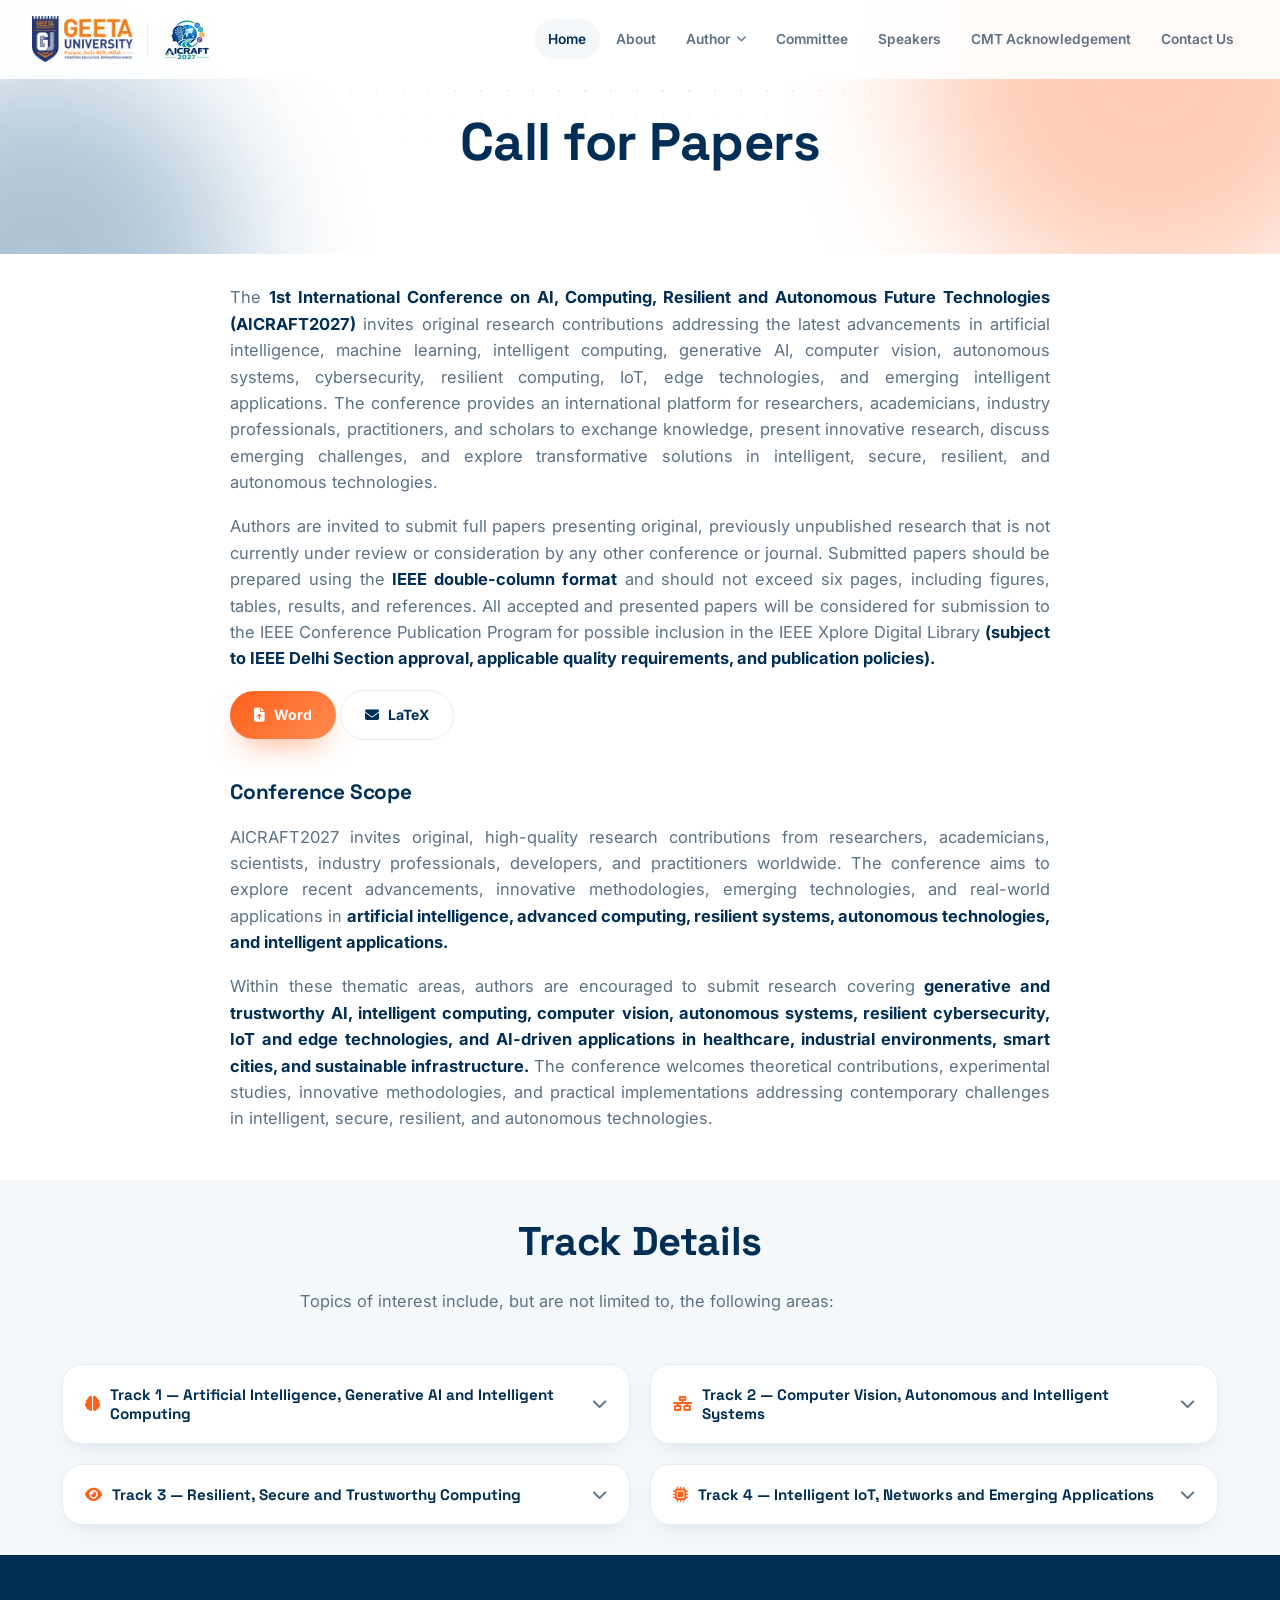
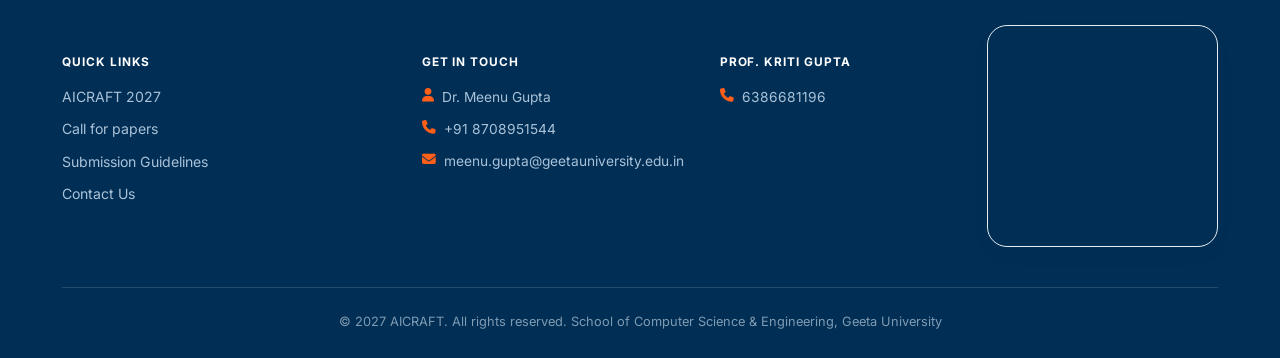
==== commit 3fc2508c: "Update references to AICRAFT-2027: remove hyphen for consistency across multiple files" ====
--- a/call-for-papers.html
+++ b/call-for-papers.html
@@ -4,7 +4,7 @@
 <head>
   <meta charset="UTF-8">
   <meta name="viewport" content="width=device-width, initial-scale=1.0">
-  <title>Call for Papers — AICRAFT-2027</title>
+  <title>Call for Papers — AICRAFT2027</title>
   <link rel="icon"
     href="data:image/svg+xml,%3Csvg xmlns='http://www.w3.org/2000/svg' viewBox='0 0 100 100'%3E%3Crect width='100' height='100' rx='24' fill='%23012e55'/%3E%3Ccircle cx='50' cy='42' r='16' fill='%23ff5f19'/%3E%3Crect x='30' y='66' width='40' height='9' rx='4.5' fill='white'/%3E%3C/svg%3E">
   <link rel="preconnect" href="https://fonts.googleapis.com">
@@ -22,7 +22,7 @@
     <a href="index.html" class="brand">
       <img src="assets/img/geeta-university-logo.png" alt="Geeta University">
       <div class="brand-sep"></div>
-      <img src="assets/img/aicraft-logo.jpeg" alt="AICRAFT-2027" style="height:50px;">
+      <img src="assets/img/aicraft-logo.jpeg" alt="AICRAFT2027" style="height:50px;">
     </a>
     <ul class="nav-links" id="navLinks">
       <li><a href="index.html" class="active">Home</a></li>
@@ -52,7 +52,7 @@
 
   <div class="mobile-menu" id="mobileMenu">
     <div class="mobile-menu-top">
-      <div class="brand"><img src="assets/img/aicraft-logo.jpeg" alt="AICRAFT-2027" style="height:34px;"></div>
+      <div class="brand"><img src="assets/img/aicraft-logo.jpeg" alt="AICRAFT2027" style="height:34px;"></div>
       <button class="burger" id="closeBurger"><i class="fa-solid fa-xmark"></i></button>
     </div>
     <a href="index.html">Home</a>
@@ -90,7 +90,7 @@
       <div class="wrap">
         <div class="prose reveal" style="max-width:820px;">
           <p>The <b>1st International Conference on AI, Computing, Resilient and Autonomous Future Technologies
-              (AICRAFT-2027)</b> invites original research contributions addressing the latest advancements in
+              (AICRAFT2027)</b> invites original research contributions addressing the latest advancements in
             artificial
             intelligence, machine learning, intelligent computing, generative AI, computer vision, autonomous systems,
             cybersecurity, resilient computing, IoT, edge technologies, and emerging intelligent applications. The
@@ -127,7 +127,7 @@
           </div> -->
 
           <h3>Conference Scope</h3>
-          <p>AICRAFT-2027 invites original, high-quality research contributions from researchers, academicians,
+          <p>AICRAFT2027 invites original, high-quality research contributions from researchers, academicians,
             scientists, industry professionals, developers, and practitioners worldwide. The conference aims to explore
             recent advancements, innovative methodologies, emerging technologies, and real-world applications in
             <b>artificial intelligence, advanced computing, resilient systems, autonomous technologies, and intelligent
--- a/assets/css/styles.css
+++ b/assets/css/styles.css
@@ -1,5 +1,5 @@
 /* ========================================================
-   AICRAFT-2027 — shared stylesheet
+   AICRAFT2027 — shared stylesheet
    ======================================================== */
 :root {
   --white: #ffffff;
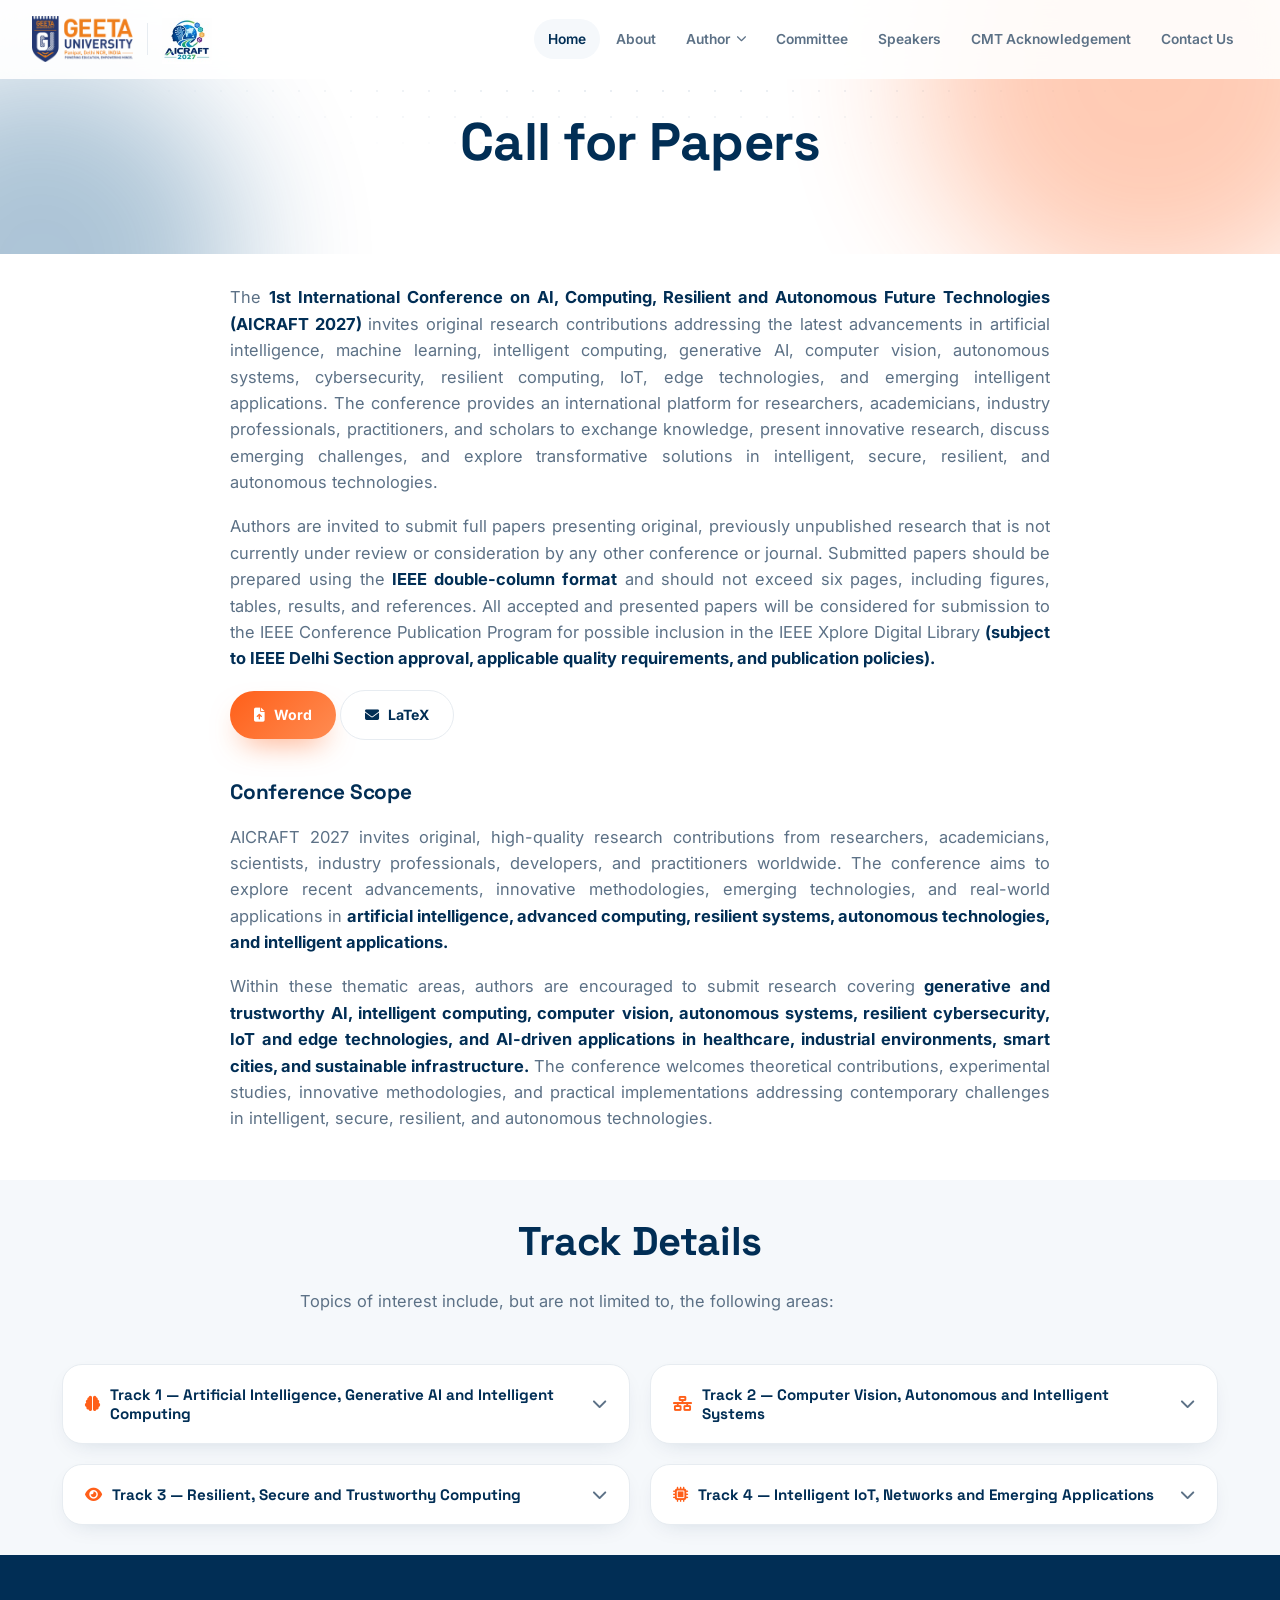
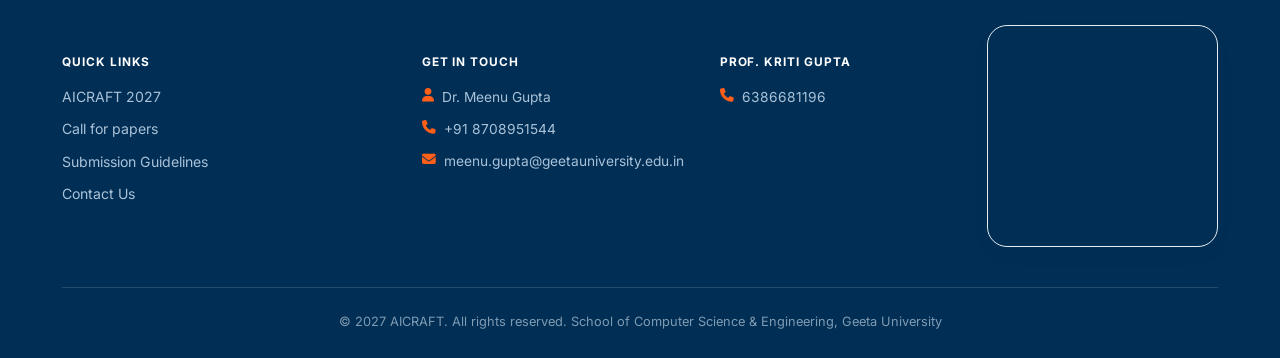
==== commit 24728381: "Update project references to AICRAFT 2027 for consistency across all files" ====
--- a/call-for-papers.html
+++ b/call-for-papers.html
@@ -4,7 +4,8 @@
 <head>
   <meta charset="UTF-8">
   <meta name="viewport" content="width=device-width, initial-scale=1.0">
-  <title>Call for Papers — AICRAFT2027</title>
+  <title>AICRAFT 2027 — International Conference on
+    AI, Computing, Resilient and Autonomous Future Technologies</title>
   <link rel="icon"
     href="data:image/svg+xml,%3Csvg xmlns='http://www.w3.org/2000/svg' viewBox='0 0 100 100'%3E%3Crect width='100' height='100' rx='24' fill='%23012e55'/%3E%3Ccircle cx='50' cy='42' r='16' fill='%23ff5f19'/%3E%3Crect x='30' y='66' width='40' height='9' rx='4.5' fill='white'/%3E%3C/svg%3E">
   <link rel="preconnect" href="https://fonts.googleapis.com">
@@ -22,7 +23,7 @@
     <a href="index.html" class="brand">
       <img src="assets/img/geeta-university-logo.png" alt="Geeta University">
       <div class="brand-sep"></div>
-      <img src="assets/img/aicraft-logo.jpeg" alt="AICRAFT2027" style="height:50px;">
+      <img src="assets/img/aicraft-logo.jpeg" alt="AICRAFT 2027" style="height:50px;">
     </a>
     <ul class="nav-links" id="navLinks">
       <li><a href="index.html" class="active">Home</a></li>
@@ -52,7 +53,7 @@
 
   <div class="mobile-menu" id="mobileMenu">
     <div class="mobile-menu-top">
-      <div class="brand"><img src="assets/img/aicraft-logo.jpeg" alt="AICRAFT2027" style="height:34px;"></div>
+      <div class="brand"><img src="assets/img/aicraft-logo.jpeg" alt="AICRAFT 2027" style="height:34px;"></div>
       <button class="burger" id="closeBurger"><i class="fa-solid fa-xmark"></i></button>
     </div>
     <a href="index.html">Home</a>
@@ -90,7 +91,7 @@
       <div class="wrap">
         <div class="prose reveal" style="max-width:820px;">
           <p>The <b>1st International Conference on AI, Computing, Resilient and Autonomous Future Technologies
-              (AICRAFT2027)</b> invites original research contributions addressing the latest advancements in
+              (AICRAFT 2027)</b> invites original research contributions addressing the latest advancements in
             artificial
             intelligence, machine learning, intelligent computing, generative AI, computer vision, autonomous systems,
             cybersecurity, resilient computing, IoT, edge technologies, and emerging intelligent applications. The
@@ -127,7 +128,7 @@
           </div> -->
 
           <h3>Conference Scope</h3>
-          <p>AICRAFT2027 invites original, high-quality research contributions from researchers, academicians,
+          <p>AICRAFT 2027 invites original, high-quality research contributions from researchers, academicians,
             scientists, industry professionals, developers, and practitioners worldwide. The conference aims to explore
             recent advancements, innovative methodologies, emerging technologies, and real-world applications in
             <b>artificial intelligence, advanced computing, resilient systems, autonomous technologies, and intelligent
--- a/assets/css/styles.css
+++ b/assets/css/styles.css
@@ -1,5 +1,5 @@
 /* ========================================================
-   AICRAFT2027 — shared stylesheet
+   AICRAFT 2027 — shared stylesheet
    ======================================================== */
 :root {
   --white: #ffffff;
